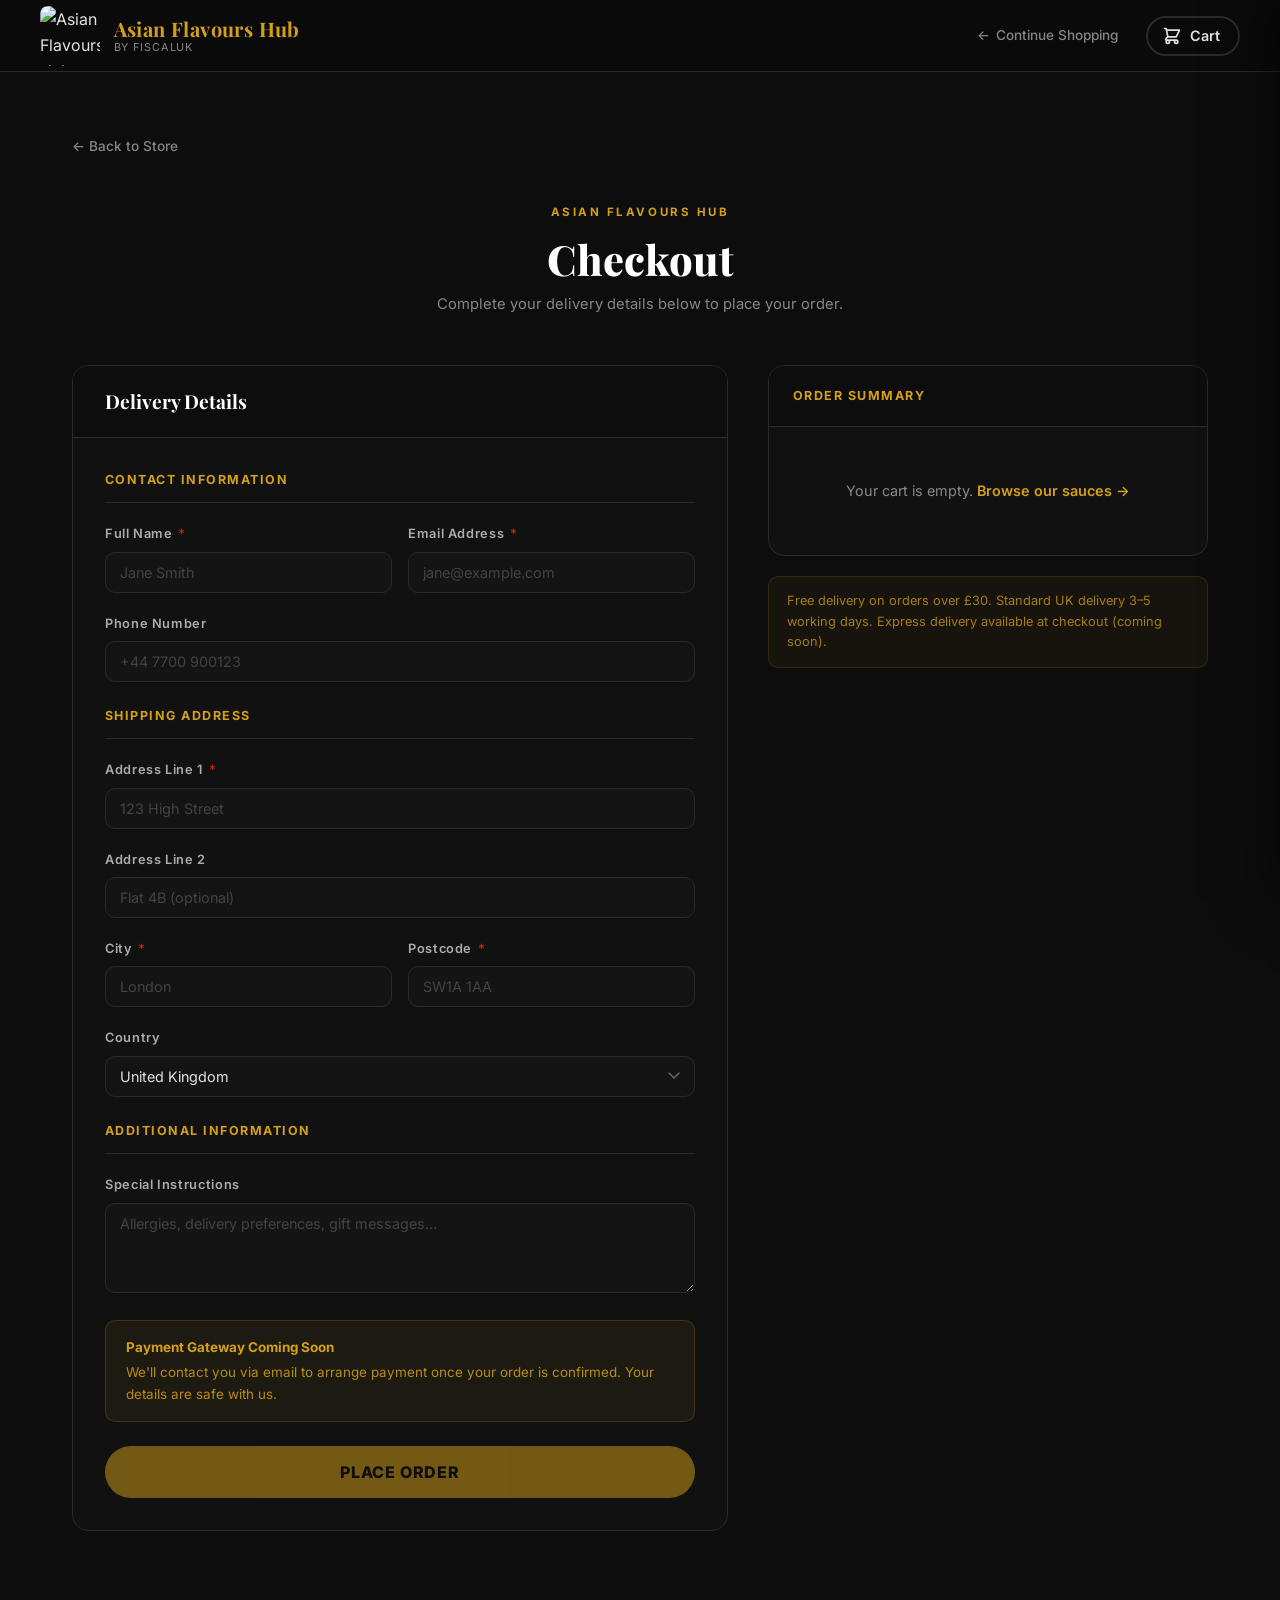
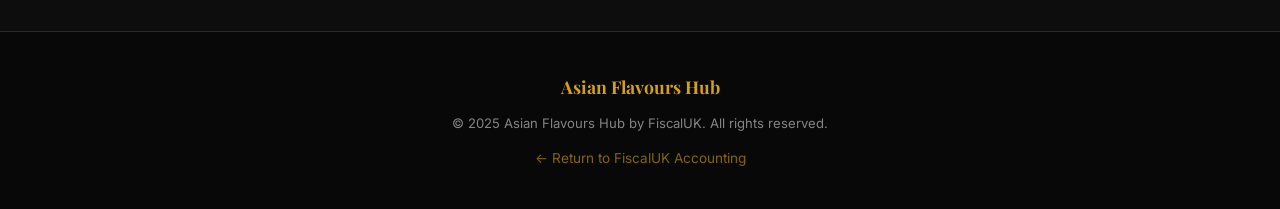
==== checkout.html @ c010e04e "Initial commit" ====
<!DOCTYPE html>
<html lang="en">
<head>
  <meta charset="UTF-8" />
  <meta name="viewport" content="width=device-width, initial-scale=1.0" />
  <meta name="description" content="Asian Flavours Hub — Checkout. Review your cart and place your order." />
  <title>Checkout — Asian Flavours Hub</title>
  <link rel="stylesheet" href="css/store.css" />
  <style>
    /* ============================================================
       CHECKOUT PAGE SPECIFIC STYLES
       ============================================================ */
    body {
      background: var(--dark);
    }

    .checkout-page {
      min-height: calc(100vh - 72px - 100px);
      padding: 60px 0 100px;
    }

    .checkout-page__header {
      text-align: center;
      margin-bottom: 3rem;
    }

    .checkout-page__eyebrow {
      display: inline-block;
      font-size: 0.72rem;
      font-weight: 700;
      letter-spacing: 0.22em;
      text-transform: uppercase;
      color: var(--gold);
      margin-bottom: 0.75rem;
    }

    .checkout-page__title {
      font-family: var(--font-heading);
      font-size: clamp(1.8rem, 4vw, 2.6rem);
      font-weight: 800;
      color: var(--white);
      margin-bottom: 0.5rem;
    }

    .checkout-page__sub {
      font-size: 0.92rem;
      color: var(--text-muted);
    }

    .checkout-layout {
      display: grid;
      grid-template-columns: 1fr 440px;
      gap: 2.5rem;
      align-items: flex-start;
    }

    /* Left column: delivery form */
    .checkout-form-col {
      background: #111111;
      border: 1px solid var(--dark-border);
      border-radius: var(--radius-lg);
      overflow: hidden;
    }

    .checkout-form-col__header {
      padding: 1.5rem 2rem;
      background: #0d0d0d;
      border-bottom: 1px solid var(--dark-border);
    }

    .checkout-form-col__header h2 {
      font-family: var(--font-heading);
      font-size: 1.2rem;
      font-weight: 700;
      color: var(--white);
    }

    .checkout-form-col__body {
      padding: 2rem;
    }

    /* Right column: order summary */
    .checkout-summary-col {
      position: sticky;
      top: 90px;
    }

    .checkout-summary-box {
      background: #111111;
      border: 1px solid var(--dark-border);
      border-radius: var(--radius-lg);
      overflow: hidden;
      margin-bottom: 1.25rem;
    }

    .checkout-summary-box__header {
      padding: 1.25rem 1.5rem;
      background: #0d0d0d;
      border-bottom: 1px solid var(--dark-border);
      font-size: 0.78rem;
      font-weight: 700;
      letter-spacing: 0.12em;
      text-transform: uppercase;
      color: var(--gold);
    }

    .checkout-summary-box__body {
      padding: 1.25rem 1.5rem;
    }

    .checkout-summary-empty {
      text-align: center;
      padding: 2rem 1rem;
      color: var(--text-muted);
      font-size: 0.9rem;
    }

    .checkout-summary-empty a {
      color: var(--gold);
      font-weight: 600;
    }

    .checkout-summary-empty a:hover {
      text-decoration: underline;
    }

    .checkout-back-link {
      display: inline-flex;
      align-items: center;
      gap: 0.4rem;
      color: var(--text-muted);
      font-size: 0.85rem;
      font-weight: 500;
      transition: color var(--transition);
      margin-bottom: 2.5rem;
    }

    .checkout-back-link:hover {
      color: var(--gold);
    }

    .checkout-totals {
      border-top: 1px solid var(--dark-border);
      padding-top: 1rem;
      margin-top: 0.5rem;
    }

    .checkout-totals__row {
      display: flex;
      justify-content: space-between;
      align-items: center;
      font-size: 0.88rem;
      margin-bottom: 0.55rem;
      color: var(--text-muted);
    }

    .checkout-totals__row.total {
      font-size: 1rem;
      font-weight: 700;
      color: var(--white);
      margin-top: 0.5rem;
      padding-top: 0.75rem;
      border-top: 1px solid var(--dark-border);
      margin-bottom: 0;
    }

    .checkout-totals__row.total .amount {
      font-family: var(--font-heading);
      font-size: 1.4rem;
      color: var(--gold);
    }

    .checkout-delivery-note {
      background: rgba(212,160,23,0.05);
      border: 1px solid rgba(212,160,23,0.15);
      border-radius: var(--radius);
      padding: 0.9rem 1.1rem;
      font-size: 0.8rem;
      color: rgba(212,160,23,0.75);
      line-height: 1.6;
      margin-top: 1rem;
    }

    /* Order Success Page State */
    .checkout-success {
      display: none;
      text-align: center;
      padding: 5rem 2rem;
    }

    .checkout-success.active {
      display: block;
    }

    .checkout-success__icon {
      width: 90px;
      height: 90px;
      background: rgba(42,122,42,0.12);
      border: 2px solid #2a7a2a;
      border-radius: 50%;
      display: flex;
      align-items: center;
      justify-content: center;
      margin: 0 auto 2rem;
      font-size: 2.5rem;
    }

    .checkout-success__title {
      font-family: var(--font-heading);
      font-size: 2.2rem;
      font-weight: 800;
      color: var(--white);
      margin-bottom: 1rem;
    }

    .checkout-success__msg {
      font-size: 1rem;
      color: var(--text-muted);
      line-height: 1.75;
      max-width: 480px;
      margin: 0 auto 2.5rem;
    }

    .checkout-success__actions {
      display: flex;
      gap: 1rem;
      justify-content: center;
      flex-wrap: wrap;
    }

    .btn-ghost {
      background: none;
      border: 2px solid var(--dark-border);
      color: var(--text-muted);
      border-radius: 50px;
      padding: 12px 28px;
      font-size: 0.9rem;
      font-weight: 600;
      cursor: pointer;
      text-decoration: none;
      display: inline-block;
      transition: all var(--transition);
    }

    .btn-ghost:hover {
      border-color: var(--gold);
      color: var(--gold);
    }

    .btn-gold {
      background: var(--gold);
      color: #0d0d0d;
      border: 2px solid var(--gold);
      border-radius: 50px;
      padding: 12px 28px;
      font-size: 0.9rem;
      font-weight: 700;
      cursor: pointer;
      text-decoration: none;
      display: inline-block;
      transition: all var(--transition);
    }

    .btn-gold:hover {
      background: var(--gold-hover);
      border-color: var(--gold-hover);
      color: #0d0d0d;
    }

    @media (max-width: 900px) {
      .checkout-layout {
        grid-template-columns: 1fr;
      }
      .checkout-summary-col {
        position: static;
        order: -1;
      }
    }

    @media (max-width: 480px) {
      .checkout-page {
        padding: 40px 0 70px;
      }
      .checkout-form-col__body {
        padding: 1.5rem;
      }
    }
  </style>
</head>
<body>

  <!-- ============================================================
       STORE NAVBAR
       ============================================================ -->
  <header class="store-nav" id="store-nav">
    <a href="store.html" class="store-nav__brand" aria-label="Asian Flavours Hub">
      <img
        src="Food_logo.jpeg"
        alt="Asian Flavours Hub logo"
        class="store-nav__logo"
        width="60"
        height="60"
      />
      <div class="store-nav__name">
        Asian Flavours Hub
        <small>by FiscalUK</small>
      </div>
    </a>

    <div class="store-nav__right">
      <a href="store.html" class="back-link" aria-label="Continue shopping">
        ← <span>Continue Shopping</span>
      </a>
      <button class="cart-btn" data-open-cart aria-label="View cart" aria-haspopup="dialog">
        <svg xmlns="http://www.w3.org/2000/svg" fill="none" viewBox="0 0 24 24" stroke="currentColor" stroke-width="2">
          <path stroke-linecap="round" stroke-linejoin="round" d="M3 3h2l.4 2M7 13h10l4-8H5.4M7 13L5.4 5M7 13l-2.293 2.293c-.63.63-.184 1.707.707 1.707H17m0 0a2 2 0 100 4 2 2 0 000-4zm-8 2a2 2 0 11-4 0 2 2 0 014 0z" />
        </svg>
        Cart
        <span class="cart-badge" id="cart-badge-nav" aria-live="polite">0</span>
      </button>
    </div>
  </header>

  <!-- ============================================================
       CART OVERLAY + DRAWER (for header cart button)
       ============================================================ -->
  <div class="cart-overlay" id="cart-overlay" aria-hidden="true"></div>

  <aside class="cart-drawer" id="cart-drawer" role="dialog" aria-modal="true" aria-label="Shopping cart">
    <div class="cart-drawer__header">
      <div class="cart-drawer__title">
        <svg xmlns="http://www.w3.org/2000/svg" fill="none" viewBox="0 0 24 24" stroke="currentColor" stroke-width="2">
          <path stroke-linecap="round" stroke-linejoin="round" d="M3 3h2l.4 2M7 13h10l4-8H5.4M7 13L5.4 5M7 13l-2.293 2.293c-.63.63-.184 1.707.707 1.707H17m0 0a2 2 0 100 4 2 2 0 000-4zm-8 2a2 2 0 11-4 0 2 2 0 014 0z" />
        </svg>
        Your Cart
      </div>
      <button class="cart-close" id="cart-close" aria-label="Close cart">✕</button>
    </div>
    <div class="cart-drawer__body" id="cart-body"></div>
    <div class="cart-drawer__footer">
      <div class="cart-subtotal">
        <span class="cart-subtotal__label">Subtotal</span>
        <span class="cart-subtotal__value" id="cart-subtotal">£0.00</span>
      </div>
      <p class="cart-note">Shipping calculated at checkout.</p>
      <button class="btn-checkout" id="btn-checkout" disabled>Proceed to Checkout →</button>
    </div>
  </aside>

  <main>

    <section class="checkout-page">
      <div class="container">

        <!-- Success State -->
        <div class="checkout-success" id="checkout-page-success">
          <div class="checkout-success__icon">✓</div>
          <h1 class="checkout-success__title">Order Placed!</h1>
          <p class="checkout-success__msg">
            Thank you! Your order has been received. We'll be in touch shortly at the email address you provided to confirm your order and arrange payment.
          </p>
          <div class="checkout-success__actions">
            <a href="store.html" class="btn-gold">Continue Shopping</a>
            <a href="index.html" class="btn-ghost">Return to FiscalUK</a>
          </div>
        </div>

        <!-- Checkout Form State -->
        <div id="checkout-page-content">
          <a href="store.html" class="checkout-back-link">← Back to Store</a>

          <div class="checkout-page__header">
            <div class="checkout-page__eyebrow">Asian Flavours Hub</div>
            <h1 class="checkout-page__title">Checkout</h1>
            <p class="checkout-page__sub">Complete your delivery details below to place your order.</p>
          </div>

          <div class="checkout-layout">

            <!-- LEFT: Delivery form -->
            <div class="checkout-form-col">
              <div class="checkout-form-col__header">
                <h2>Delivery Details</h2>
              </div>
              <div class="checkout-form-col__body">
                <form id="checkout-form" novalidate>

                  <div class="checkout-form__section-title">Contact Information</div>

                  <div class="form-row">
                    <div class="form-group">
                      <label for="cf-name">Full Name <span class="required">*</span></label>
                      <input type="text" id="cf-name" name="name" placeholder="Jane Smith" autocomplete="name" />
                    </div>
                    <div class="form-group">
                      <label for="cf-email">Email Address <span class="required">*</span></label>
                      <input type="email" id="cf-email" name="email" placeholder="jane@example.com" autocomplete="email" />
                    </div>
                  </div>

                  <div class="form-group">
                    <label for="cf-phone">Phone Number</label>
                    <input type="tel" id="cf-phone" name="phone" placeholder="+44 7700 900123" autocomplete="tel" />
                  </div>

                  <div class="checkout-form__section-title" style="margin-top: 1.5rem;">Shipping Address</div>

                  <div class="form-group">
                    <label for="cf-address1">Address Line 1 <span class="required">*</span></label>
                    <input type="text" id="cf-address1" name="address1" placeholder="123 High Street" autocomplete="address-line1" />
                  </div>

                  <div class="form-group">
                    <label for="cf-address2">Address Line 2</label>
                    <input type="text" id="cf-address2" name="address2" placeholder="Flat 4B (optional)" autocomplete="address-line2" />
                  </div>

                  <div class="form-row">
                    <div class="form-group">
                      <label for="cf-city">City <span class="required">*</span></label>
                      <input type="text" id="cf-city" name="city" placeholder="London" autocomplete="address-level2" />
                    </div>
                    <div class="form-group">
                      <label for="cf-postcode">Postcode <span class="required">*</span></label>
                      <input type="text" id="cf-postcode" name="postcode" placeholder="SW1A 1AA" autocomplete="postal-code" />
                    </div>
                  </div>

                  <div class="form-group">
                    <label for="cf-country">Country</label>
                    <select id="cf-country" name="country" autocomplete="country">
                      <option value="GB" selected>United Kingdom</option>
                      <option value="IE">Ireland</option>
                      <option value="FR">France</option>
                      <option value="DE">Germany</option>
                      <option value="ES">Spain</option>
                      <option value="IT">Italy</option>
                      <option value="NL">Netherlands</option>
                      <option value="BE">Belgium</option>
                      <option value="SE">Sweden</option>
                      <option value="NO">Norway</option>
                      <option value="AU">Australia</option>
                      <option value="CA">Canada</option>
                      <option value="US">United States</option>
                    </select>
                  </div>

                  <div class="checkout-form__section-title" style="margin-top: 1.5rem;">Additional Information</div>

                  <div class="form-group">
                    <label for="cf-notes">Special Instructions</label>
                    <textarea id="cf-notes" name="notes" placeholder="Allergies, delivery preferences, gift messages…"></textarea>
                  </div>

                  <div class="payment-note">
                    <strong>Payment Gateway Coming Soon</strong>
                    We'll contact you via email to arrange payment once your order is confirmed. Your details are safe with us.
                  </div>

                  <button type="button" class="btn-place-order" id="btn-place-order">
                    Place Order
                  </button>

                </form>
              </div>
            </div>

            <!-- RIGHT: Order summary -->
            <div class="checkout-summary-col">
              <div class="checkout-summary-box">
                <div class="checkout-summary-box__header">Order Summary</div>
                <div class="checkout-summary-box__body" id="page-order-summary">
                  <div class="checkout-summary-empty">
                    Your cart is empty. <a href="store.html">Browse our sauces →</a>
                  </div>
                </div>
              </div>

              <div class="checkout-delivery-note">
                Free delivery on orders over £30. Standard UK delivery 3–5 working days. Express delivery available at checkout (coming soon).
              </div>
            </div>

          </div>
        </div>

      </div>
    </section>

  </main>

  <!-- ============================================================
       STORE FOOTER
       ============================================================ -->
  <footer class="store-footer">
    <div class="store-footer__inner">
      <div class="store-footer__brand">Asian Flavours Hub</div>
      <p class="store-footer__copy">&copy; 2025 Asian Flavours Hub by FiscalUK. All rights reserved.</p>
      <a href="index.html" class="store-footer__link">← Return to FiscalUK Accounting</a>
    </div>
  </footer>

  <script src="js/cart.js"></script>

  <script>
    /**
     * Render the order summary on the checkout page itself (not in modal).
     * This replaces cart.js's renderOrderSummary which targets modal IDs.
     */
    function renderPageOrderSummary() {
      var cart = getCart();
      var container = document.getElementById('page-order-summary');
      if (!container) return;

      if (cart.length === 0) {
        container.innerHTML = '<div class="checkout-summary-empty">Your cart is empty. <a href="store.html">Browse our sauces →</a></div>';
        var btn = document.getElementById('btn-place-order');
        if (btn) {
          btn.disabled = true;
          btn.style.opacity = '0.5';
          btn.style.cursor = 'not-allowed';
        }
        return;
      }

      var total = getCartTotal();
      var itemsHtml = cart.map(function (item) {
        return '<div class="order-summary__item">' +
          '<span class="order-summary__item-name">' + escapeHtml(item.name) + '</span>' +
          '<span class="order-summary__item-qty">&times; ' + item.qty + '</span>' +
          '<span class="order-summary__item-price">&pound;' + (item.price * item.qty).toFixed(2) + '</span>' +
          '</div>';
      }).join('');

      var shipping = total >= 30 ? 'Free' : '£3.99';
      var shippingVal = total >= 30 ? 0 : 3.99;
      var grandTotal = total + shippingVal;

      container.innerHTML =
        '<div class="order-summary__items">' + itemsHtml + '</div>' +
        '<div class="checkout-totals">' +
          '<div class="checkout-totals__row"><span>Subtotal</span><span>&pound;' + total.toFixed(2) + '</span></div>' +
          '<div class="checkout-totals__row"><span>Delivery</span><span>' + shipping + '</span></div>' +
          '<div class="checkout-totals__row total"><span>Total</span><span class="amount">&pound;' + grandTotal.toFixed(2) + '</span></div>' +
        '</div>';
    }

    /* Override placeOrder for the checkout page (no modal, uses page state) */
    function placeOrder() {
      var required = [
        { id: 'cf-name' },
        { id: 'cf-email' },
        { id: 'cf-address1' },
        { id: 'cf-city' },
        { id: 'cf-postcode' }
      ];

      var valid = true;
      required.forEach(function (field) {
        var el = document.getElementById(field.id);
        if (!el) return;
        if (!el.value.trim()) {
          el.classList.add('error');
          valid = false;
        } else {
          el.classList.remove('error');
        }
      });

      var emailEl = document.getElementById('cf-email');
      if (emailEl && emailEl.value.trim()) {
        var emailRegex = /^[^\s@]+@[^\s@]+\.[^\s@]+$/;
        if (!emailRegex.test(emailEl.value.trim())) {
          emailEl.classList.add('error');
          valid = false;
        }
      }

      if (!valid) {
        var firstErr = document.querySelector('#checkout-form .error');
        if (firstErr) firstErr.scrollIntoView({ behavior: 'smooth', block: 'center' });
        return;
      }

      clearCart();

      var content = document.getElementById('checkout-page-content');
      var success = document.getElementById('checkout-page-success');
      if (content) content.style.display = 'none';
      if (success) {
        success.classList.add('active');
        window.scrollTo({ top: 0, behavior: 'smooth' });
      }
    }

    /* Remove error class on input */
    document.querySelectorAll('.form-group input, .form-group textarea').forEach(function (el) {
      el.addEventListener('input', function () { el.classList.remove('error'); });
    });

    /* Sticky nav shadow */
    (function () {
      var nav = document.getElementById('store-nav');
      window.addEventListener('scroll', function () {
        nav.classList.toggle('scrolled', window.scrollY > 20);
      }, { passive: true });
    })();

    /* Wire Place Order button */
    document.addEventListener('DOMContentLoaded', function () {
      renderPageOrderSummary();

      /* Re-render summary when cart changes (user opens drawer and modifies) */
      var origRender = window.renderCart;
      window.renderCart = function () {
        if (typeof origRender === 'function') origRender();
        renderPageOrderSummary();
      };
    });
  </script>

</body>
</html>
---- css/store.css ----
@import url('https://fonts.googleapis.com/css2?family=Playfair+Display:wght@400;600;700;800&family=Inter:wght@300;400;500;600;700&display=swap');

/* ============================================================
   STORE CSS VARIABLES
   ============================================================ */
:root {
  --dark: #0d0d0d;
  --dark-card: #181818;
  --dark-card-hover: #202020;
  --dark-border: #2a2a2a;
  --dark-input: #141414;
  --gold: #d4a017;
  --gold-hover: #bc8c10;
  --gold-light: #f0c040;
  --red: #cc2200;
  --red-hover: #aa1c00;
  --white: #ffffff;
  --off-white: #f0ede8;
  --text-light: rgba(255,255,255,0.88);
  --text-muted: rgba(255,255,255,0.50);

  --font-heading: 'Playfair Display', Georgia, serif;
  --font-body: 'Inter', Arial, sans-serif;

  --transition: 0.28s ease;
  --radius: 10px;
  --radius-lg: 16px;

  --drawer-width: 420px;
}

/* ============================================================
   RESET & BASE
   ============================================================ */
*, *::before, *::after {
  box-sizing: border-box;
  margin: 0;
  padding: 0;
}

html {
  scroll-behavior: smooth;
  font-size: 16px;
}

body {
  font-family: var(--font-body);
  background: var(--dark);
  color: var(--text-light);
  line-height: 1.65;
  -webkit-font-smoothing: antialiased;
}

img {
  max-width: 100%;
  display: block;
}

a {
  color: inherit;
  text-decoration: none;
  transition: color var(--transition);
}

ul {
  list-style: none;
}

input, textarea, button, select {
  font-family: inherit;
  font-size: inherit;
}

/* ============================================================
   TYPOGRAPHY
   ============================================================ */
h1, h2, h3, h4, h5, h6 {
  font-family: var(--font-heading);
  line-height: 1.2;
}

/* ============================================================
   LAYOUT UTILITIES
   ============================================================ */
.container {
  max-width: 1200px;
  margin: 0 auto;
  padding: 0 2rem;
}

/* ============================================================
   STORE NAVBAR
   ============================================================ */
.store-nav {
  position: sticky;
  top: 0;
  z-index: 900;
  background: #0a0a0a;
  border-bottom: 1px solid var(--dark-border);
  height: 72px;
  display: flex;
  align-items: center;
  justify-content: space-between;
  padding: 0 2.5rem;
  transition: box-shadow var(--transition);
}

.store-nav.scrolled {
  box-shadow: 0 4px 24px rgba(0,0,0,0.6);
}

.store-nav__brand {
  display: flex;
  align-items: center;
  gap: 0.85rem;
}

.store-nav__logo {
  height: 60px;
  width: auto;
  border-radius: 8px;
  object-fit: contain;
}

.store-nav__name {
  font-family: var(--font-heading);
  font-size: 1.25rem;
  font-weight: 700;
  color: var(--gold);
  letter-spacing: 0.02em;
  line-height: 1.2;
}

.store-nav__name small {
  display: block;
  font-family: var(--font-body);
  font-size: 0.68rem;
  font-weight: 400;
  color: var(--text-muted);
  letter-spacing: 0.08em;
  text-transform: uppercase;
}

.store-nav__right {
  display: flex;
  align-items: center;
  gap: 1.75rem;
}

.back-link {
  font-size: 0.85rem;
  font-weight: 500;
  color: var(--text-muted);
  transition: color var(--transition);
  display: flex;
  align-items: center;
  gap: 0.4rem;
}

.back-link:hover {
  color: var(--gold);
}

.cart-btn {
  position: relative;
  background: none;
  border: 2px solid var(--dark-border);
  border-radius: 50px;
  padding: 8px 18px 8px 14px;
  color: var(--text-light);
  cursor: pointer;
  display: flex;
  align-items: center;
  gap: 0.5rem;
  font-size: 0.9rem;
  font-weight: 600;
  transition: border-color var(--transition), color var(--transition), background var(--transition);
}

.cart-btn:hover {
  border-color: var(--gold);
  color: var(--gold);
  background: rgba(212,160,23,0.06);
}

.cart-btn svg {
  width: 20px;
  height: 20px;
}

.cart-badge {
  position: absolute;
  top: -8px;
  right: -8px;
  background: var(--red);
  color: var(--white);
  font-size: 0.68rem;
  font-weight: 800;
  width: 20px;
  height: 20px;
  border-radius: 50%;
  display: flex;
  align-items: center;
  justify-content: center;
  border: 2px solid #0a0a0a;
  transition: transform 0.2s ease;
}

.cart-badge.bump {
  transform: scale(1.35);
}

/* ============================================================
   STORE HERO
   ============================================================ */
.store-hero {
  padding: 100px 0 80px;
  text-align: center;
  position: relative;
  overflow: hidden;
  background: var(--dark);
}

.store-hero::before {
  content: '';
  position: absolute;
  inset: 0;
  background: linear-gradient(135deg, #0d0d0d 0%, #1a0a00 40%, #0d0d0d 70%, #00050d 100%);
  z-index: 0;
}

.store-hero::after {
  content: '';
  position: absolute;
  inset: 0;
  background: radial-gradient(ellipse at 50% 60%, rgba(212,160,23,0.10) 0%, transparent 65%),
              radial-gradient(ellipse at 80% 20%, rgba(204,34,0,0.08) 0%, transparent 45%);
  z-index: 1;
  pointer-events: none;
}

.store-hero__inner {
  position: relative;
  z-index: 2;
}

.store-hero__eyebrow {
  display: inline-block;
  font-size: 0.72rem;
  font-weight: 700;
  letter-spacing: 0.25em;
  text-transform: uppercase;
  color: var(--red);
  background: rgba(204,34,0,0.1);
  border: 1px solid rgba(204,34,0,0.3);
  padding: 6px 18px;
  border-radius: 50px;
  margin-bottom: 1.5rem;
}

.store-hero__title {
  font-family: var(--font-heading);
  font-size: clamp(2.8rem, 7vw, 5.5rem);
  font-weight: 800;
  color: var(--white);
  margin-bottom: 1.2rem;
  line-height: 1.05;
}

.store-hero__title .accent {
  color: var(--gold);
}

.store-hero__title .accent-red {
  color: var(--red);
}

.store-hero__sub {
  font-size: 1.1rem;
  color: var(--text-muted);
  max-width: 520px;
  margin: 0 auto 2.5rem;
  line-height: 1.75;
}

.store-hero__scroll {
  display: inline-block;
  width: 40px;
  height: 40px;
  border: 2px solid var(--dark-border);
  border-radius: 50%;
  display: flex;
  align-items: center;
  justify-content: center;
  margin: 0 auto;
  color: var(--text-muted);
  animation: bounce 2s infinite;
}

@keyframes bounce {
  0%, 100% { transform: translateY(0); }
  50% { transform: translateY(6px); }
}

/* ============================================================
   PRODUCTS SECTION
   ============================================================ */
.products {
  padding: 80px 0 100px;
  background: var(--dark);
}

.products__header {
  text-align: center;
  margin-bottom: 3.5rem;
}

.products__eyebrow {
  display: inline-block;
  font-size: 0.75rem;
  font-weight: 700;
  letter-spacing: 0.2em;
  text-transform: uppercase;
  color: var(--gold);
  margin-bottom: 0.75rem;
}

.products__title {
  font-family: var(--font-heading);
  font-size: clamp(1.8rem, 4vw, 2.6rem);
  font-weight: 800;
  color: var(--white);
  margin-bottom: 0.8rem;
}

.products__sub {
  font-size: 0.95rem;
  color: var(--text-muted);
}

.products__grid {
  display: grid;
  grid-template-columns: repeat(3, 1fr);
  gap: 1.75rem;
}

/* ============================================================
   PRODUCT CARD
   ============================================================ */
.product-card {
  background: var(--dark-card);
  border: 1px solid var(--dark-border);
  border-radius: var(--radius-lg);
  overflow: hidden;
  display: flex;
  flex-direction: column;
  transition: transform var(--transition), border-color var(--transition), box-shadow var(--transition);
}

.product-card:hover {
  transform: translateY(-5px);
  border-color: var(--gold);
  box-shadow: 0 12px 40px rgba(212,160,23,0.15);
}

.product-card__image {
  height: 200px;
  width: 100%;
  position: relative;
  overflow: hidden;
  flex-shrink: 0;
}

/* Gradient placeholder images */
.product-card__image.sauce-1 {
  background: linear-gradient(135deg, #8b0000 0%, #cc2200 35%, #ff5500 65%, #ff8c00 100%);
}

.product-card__image.sauce-2 {
  background: linear-gradient(135deg, #7a5200 0%, #c9860a 40%, #d4a017 65%, #f0c040 100%);
}

.product-card__image.sauce-3 {
  background: linear-gradient(135deg, #2b1200 0%, #5c2a00 30%, #7a3d00 60%, #a05020 100%);
}

.product-card__image.sauce-4 {
  background: linear-gradient(135deg, #3d0000 0%, #6b0000 30%, #9a0a0a 60%, #c41010 100%);
}

.product-card__image.sauce-5 {
  background: linear-gradient(135deg, #1a3d20 0%, #2d6b30 30%, #5a9a50 60%, #c8e6b0 100%);
}

.product-card__image-overlay {
  position: absolute;
  inset: 0;
  background: linear-gradient(to top, rgba(0,0,0,0.4) 0%, transparent 50%);
}

.product-card__badge {
  position: absolute;
  top: 12px;
  right: 12px;
  background: var(--red);
  color: var(--white);
  font-size: 0.7rem;
  font-weight: 800;
  letter-spacing: 0.08em;
  text-transform: uppercase;
  padding: 4px 10px;
  border-radius: 50px;
}

.product-card__body {
  padding: 1.5rem;
  flex: 1;
  display: flex;
  flex-direction: column;
}

.product-card__name {
  font-family: var(--font-heading);
  font-size: 1.15rem;
  font-weight: 700;
  color: var(--gold);
  margin-bottom: 0.4rem;
  line-height: 1.3;
}

.product-card__price {
  font-size: 1.3rem;
  font-weight: 800;
  color: var(--red);
  margin-bottom: 0.75rem;
}

.product-card__desc {
  font-size: 0.87rem;
  color: var(--text-muted);
  line-height: 1.65;
  flex: 1;
  margin-bottom: 1.25rem;
}

/* Quantity Selector */
.qty-selector {
  display: flex;
  align-items: center;
  gap: 0.6rem;
  margin-bottom: 1rem;
}

.qty-selector__label {
  font-size: 0.8rem;
  font-weight: 600;
  color: var(--text-muted);
  letter-spacing: 0.05em;
}

.qty-controls {
  display: flex;
  align-items: center;
  border: 1px solid var(--dark-border);
  border-radius: 50px;
  overflow: hidden;
}

.qty-btn {
  background: none;
  border: none;
  color: var(--text-light);
  width: 34px;
  height: 34px;
  display: flex;
  align-items: center;
  justify-content: center;
  cursor: pointer;
  font-size: 1.1rem;
  font-weight: 700;
  transition: background var(--transition), color var(--transition);
}

.qty-btn:hover {
  background: rgba(212,160,23,0.1);
  color: var(--gold);
}

.qty-value {
  min-width: 36px;
  text-align: center;
  font-size: 0.95rem;
  font-weight: 700;
  color: var(--white);
  border-left: 1px solid var(--dark-border);
  border-right: 1px solid var(--dark-border);
  padding: 0 4px;
  line-height: 34px;
}

.btn-add-cart {
  width: 100%;
  background: var(--gold);
  color: #0d0d0d;
  border: none;
  border-radius: 50px;
  padding: 12px 20px;
  font-size: 0.9rem;
  font-weight: 700;
  letter-spacing: 0.04em;
  cursor: pointer;
  transition: background var(--transition), transform var(--transition), box-shadow var(--transition);
  display: flex;
  align-items: center;
  justify-content: center;
  gap: 0.5rem;
}

.btn-add-cart:hover {
  background: var(--gold-hover);
  transform: translateY(-2px);
  box-shadow: 0 6px 20px rgba(212,160,23,0.3);
}

.btn-add-cart.added {
  background: #2a7a2a;
  color: var(--white);
}

/* ============================================================
   CART DRAWER
   ============================================================ */
.cart-overlay {
  position: fixed;
  inset: 0;
  background: rgba(0,0,0,0.65);
  z-index: 1000;
  opacity: 0;
  pointer-events: none;
  transition: opacity var(--transition);
  backdrop-filter: blur(3px);
}

.cart-overlay.active {
  opacity: 1;
  pointer-events: all;
}

.cart-drawer {
  position: fixed;
  top: 0;
  right: 0;
  bottom: 0;
  width: var(--drawer-width);
  max-width: 100vw;
  background: #111111;
  border-left: 1px solid var(--dark-border);
  z-index: 1001;
  display: flex;
  flex-direction: column;
  transform: translateX(100%);
  transition: transform 0.35s cubic-bezier(0.4, 0, 0.2, 1);
  box-shadow: -12px 0 48px rgba(0,0,0,0.5);
}

.cart-drawer.open {
  transform: translateX(0);
}

.cart-drawer__header {
  display: flex;
  align-items: center;
  justify-content: space-between;
  padding: 1.5rem 1.75rem;
  border-bottom: 1px solid var(--dark-border);
  flex-shrink: 0;
}

.cart-drawer__title {
  font-family: var(--font-heading);
  font-size: 1.3rem;
  font-weight: 700;
  color: var(--white);
  display: flex;
  align-items: center;
  gap: 0.6rem;
}

.cart-drawer__title svg {
  color: var(--gold);
  width: 22px;
  height: 22px;
}

.cart-close {
  background: none;
  border: 1px solid var(--dark-border);
  color: var(--text-muted);
  width: 36px;
  height: 36px;
  border-radius: 50%;
  cursor: pointer;
  font-size: 1.2rem;
  display: flex;
  align-items: center;
  justify-content: center;
  transition: background var(--transition), color var(--transition), border-color var(--transition);
}

.cart-close:hover {
  background: rgba(255,255,255,0.06);
  color: var(--white);
  border-color: rgba(255,255,255,0.2);
}

.cart-drawer__body {
  flex: 1;
  overflow-y: auto;
  padding: 1.5rem 1.75rem;
}

.cart-drawer__body::-webkit-scrollbar {
  width: 4px;
}

.cart-drawer__body::-webkit-scrollbar-track {
  background: transparent;
}

.cart-drawer__body::-webkit-scrollbar-thumb {
  background: var(--dark-border);
  border-radius: 4px;
}

.cart-empty {
  text-align: center;
  padding: 3rem 1rem;
}

.cart-empty__icon {
  font-size: 3.5rem;
  margin-bottom: 1rem;
  opacity: 0.4;
}

.cart-empty p {
  color: var(--text-muted);
  font-size: 0.95rem;
}

.cart-item {
  display: flex;
  align-items: flex-start;
  gap: 1rem;
  padding: 1.1rem 0;
  border-bottom: 1px solid var(--dark-border);
}

.cart-item:last-child {
  border-bottom: none;
}

.cart-item__color {
  width: 44px;
  height: 44px;
  border-radius: 8px;
  flex-shrink: 0;
}

.cart-item__details {
  flex: 1;
  min-width: 0;
}

.cart-item__name {
  font-size: 0.88rem;
  font-weight: 600;
  color: var(--white);
  margin-bottom: 0.25rem;
  white-space: nowrap;
  overflow: hidden;
  text-overflow: ellipsis;
}

.cart-item__price {
  font-size: 0.82rem;
  color: var(--text-muted);
}

.cart-item__price strong {
  color: var(--gold);
  font-weight: 700;
}

.cart-item__controls {
  display: flex;
  align-items: center;
  gap: 0.4rem;
  margin-top: 0.5rem;
}

.cart-item__qty-btn {
  width: 26px;
  height: 26px;
  background: var(--dark-border);
  border: none;
  border-radius: 50%;
  color: var(--text-light);
  font-size: 1rem;
  font-weight: 700;
  cursor: pointer;
  display: flex;
  align-items: center;
  justify-content: center;
  transition: background var(--transition);
}

.cart-item__qty-btn:hover {
  background: rgba(212,160,23,0.2);
  color: var(--gold);
}

.cart-item__qty {
  font-size: 0.88rem;
  font-weight: 700;
  color: var(--white);
  min-width: 24px;
  text-align: center;
}

.cart-item__remove {
  background: none;
  border: none;
  color: var(--text-muted);
  cursor: pointer;
  font-size: 1rem;
  padding: 4px;
  border-radius: 4px;
  transition: color var(--transition);
  flex-shrink: 0;
}

.cart-item__remove:hover {
  color: var(--red);
}

.cart-drawer__footer {
  border-top: 1px solid var(--dark-border);
  padding: 1.5rem 1.75rem;
  flex-shrink: 0;
}

.cart-subtotal {
  display: flex;
  justify-content: space-between;
  align-items: center;
  margin-bottom: 0.5rem;
}

.cart-subtotal__label {
  font-size: 0.85rem;
  color: var(--text-muted);
}

.cart-subtotal__value {
  font-size: 1.3rem;
  font-weight: 800;
  color: var(--gold);
  font-family: var(--font-heading);
}

.cart-note {
  font-size: 0.75rem;
  color: var(--text-muted);
  margin-bottom: 1.25rem;
}

.btn-checkout {
  width: 100%;
  background: var(--gold);
  color: #0d0d0d;
  border: none;
  border-radius: 50px;
  padding: 14px 24px;
  font-size: 0.95rem;
  font-weight: 700;
  cursor: pointer;
  transition: background var(--transition), transform var(--transition), box-shadow var(--transition);
  letter-spacing: 0.04em;
}

.btn-checkout:hover {
  background: var(--gold-hover);
  transform: translateY(-2px);
  box-shadow: 0 8px 24px rgba(212,160,23,0.35);
}

.btn-checkout:disabled {
  background: var(--dark-border);
  color: var(--text-muted);
  cursor: not-allowed;
  transform: none;
  box-shadow: none;
}

/* ============================================================
   CHECKOUT MODAL
   ============================================================ */
.modal-overlay {
  position: fixed;
  inset: 0;
  background: rgba(0,0,0,0.75);
  z-index: 1100;
  display: flex;
  align-items: flex-start;
  justify-content: center;
  padding: 2rem 1rem;
  opacity: 0;
  pointer-events: none;
  transition: opacity var(--transition);
  overflow-y: auto;
  backdrop-filter: blur(4px);
}

.modal-overlay.active {
  opacity: 1;
  pointer-events: all;
}

.modal {
  background: #111111;
  border: 1px solid var(--dark-border);
  border-radius: var(--radius-lg);
  width: 100%;
  max-width: 680px;
  transform: translateY(-20px) scale(0.98);
  transition: transform 0.35s cubic-bezier(0.34, 1.56, 0.64, 1);
  overflow: hidden;
  margin: auto;
}

.modal-overlay.active .modal {
  transform: translateY(0) scale(1);
}

.modal__header {
  display: flex;
  align-items: center;
  justify-content: space-between;
  padding: 1.75rem 2rem;
  border-bottom: 1px solid var(--dark-border);
  background: #0d0d0d;
}

.modal__title {
  font-family: var(--font-heading);
  font-size: 1.4rem;
  font-weight: 700;
  color: var(--white);
}

.modal-close {
  background: none;
  border: 1px solid var(--dark-border);
  color: var(--text-muted);
  width: 36px;
  height: 36px;
  border-radius: 50%;
  cursor: pointer;
  font-size: 1.1rem;
  display: flex;
  align-items: center;
  justify-content: center;
  transition: all var(--transition);
}

.modal-close:hover {
  background: rgba(255,255,255,0.06);
  color: var(--white);
  border-color: rgba(255,255,255,0.2);
}

.modal__body {
  padding: 2rem;
  max-height: 75vh;
  overflow-y: auto;
}

.modal__body::-webkit-scrollbar {
  width: 4px;
}

.modal__body::-webkit-scrollbar-thumb {
  background: var(--dark-border);
  border-radius: 4px;
}

/* Order Summary inside Modal */
.order-summary {
  background: var(--dark-card);
  border: 1px solid var(--dark-border);
  border-radius: var(--radius);
  padding: 1.25rem;
  margin-bottom: 2rem;
}

.order-summary__title {
  font-size: 0.78rem;
  font-weight: 700;
  letter-spacing: 0.12em;
  text-transform: uppercase;
  color: var(--gold);
  margin-bottom: 1rem;
}

.order-summary__items {
  display: flex;
  flex-direction: column;
  gap: 0.6rem;
  margin-bottom: 1rem;
}

.order-summary__item {
  display: flex;
  justify-content: space-between;
  align-items: center;
  font-size: 0.88rem;
}

.order-summary__item-name {
  color: var(--text-light);
  flex: 1;
  min-width: 0;
  overflow: hidden;
  text-overflow: ellipsis;
  white-space: nowrap;
  margin-right: 0.75rem;
}

.order-summary__item-qty {
  color: var(--text-muted);
  font-size: 0.8rem;
  margin-right: 0.75rem;
  white-space: nowrap;
}

.order-summary__item-price {
  font-weight: 700;
  color: var(--gold);
  white-space: nowrap;
}

.order-summary__divider {
  height: 1px;
  background: var(--dark-border);
  margin: 0.75rem 0;
}

.order-summary__total {
  display: flex;
  justify-content: space-between;
  align-items: center;
  font-weight: 700;
  font-size: 1rem;
}

.order-summary__total-label {
  color: var(--text-light);
}

.order-summary__total-value {
  font-family: var(--font-heading);
  font-size: 1.35rem;
  color: var(--gold);
}

/* Checkout Form */
.checkout-form__section-title {
  font-size: 0.78rem;
  font-weight: 700;
  letter-spacing: 0.12em;
  text-transform: uppercase;
  color: var(--gold);
  margin-bottom: 1.25rem;
  padding-bottom: 0.75rem;
  border-bottom: 1px solid var(--dark-border);
}

.form-row {
  display: grid;
  grid-template-columns: 1fr 1fr;
  gap: 1rem;
}

.form-group {
  margin-bottom: 1.25rem;
}

.form-group label {
  display: block;
  font-size: 0.8rem;
  font-weight: 600;
  color: rgba(255,255,255,0.65);
  margin-bottom: 0.45rem;
  letter-spacing: 0.05em;
}

.form-group label .required {
  color: var(--red);
  margin-left: 2px;
}

.form-group input,
.form-group textarea,
.form-group select {
  width: 100%;
  padding: 11px 14px;
  background: var(--dark-input);
  border: 1.5px solid var(--dark-border);
  border-radius: var(--radius);
  color: var(--text-light);
  font-size: 0.9rem;
  outline: none;
  transition: border-color var(--transition), box-shadow var(--transition);
}

.form-group input::placeholder,
.form-group textarea::placeholder {
  color: rgba(255,255,255,0.2);
}

.form-group input:focus,
.form-group textarea:focus,
.form-group select:focus {
  border-color: var(--gold);
  box-shadow: 0 0 0 3px rgba(212,160,23,0.12);
}

.form-group input.error,
.form-group textarea.error {
  border-color: var(--red);
  box-shadow: 0 0 0 3px rgba(204,34,0,0.12);
}

.form-group textarea {
  min-height: 90px;
  resize: vertical;
}

.form-group select {
  cursor: pointer;
  -webkit-appearance: none;
  appearance: none;
  background-image: url("data:image/svg+xml,%3Csvg xmlns='http://www.w3.org/2000/svg' width='12' height='8' viewBox='0 0 12 8'%3E%3Cpath d='M1 1l5 5 5-5' stroke='%23666' stroke-width='1.5' fill='none' stroke-linecap='round'/%3E%3C/svg%3E");
  background-repeat: no-repeat;
  background-position: right 14px center;
  padding-right: 36px;
}

.form-group select option {
  background: #1a1a1a;
  color: var(--text-light);
}

.payment-note {
  background: rgba(212,160,23,0.06);
  border: 1px solid rgba(212,160,23,0.2);
  border-radius: var(--radius);
  padding: 1rem 1.25rem;
  margin-bottom: 1.5rem;
  font-size: 0.84rem;
  color: rgba(212,160,23,0.85);
  line-height: 1.6;
}

.payment-note strong {
  color: var(--gold);
  display: block;
  margin-bottom: 0.25rem;
}

.btn-place-order {
  width: 100%;
  background: var(--gold);
  color: #0d0d0d;
  border: none;
  border-radius: 50px;
  padding: 16px 24px;
  font-size: 1rem;
  font-weight: 800;
  letter-spacing: 0.05em;
  cursor: pointer;
  transition: background var(--transition), transform var(--transition), box-shadow var(--transition);
  text-transform: uppercase;
}

.btn-place-order:hover {
  background: var(--gold-hover);
  transform: translateY(-2px);
  box-shadow: 0 8px 28px rgba(212,160,23,0.4);
}

/* Success Message */
.order-success {
  text-align: center;
  padding: 3rem 2rem;
  display: none;
}

.order-success.active {
  display: block;
}

.order-success__icon {
  width: 72px;
  height: 72px;
  background: rgba(42,122,42,0.15);
  border: 2px solid #2a7a2a;
  border-radius: 50%;
  display: flex;
  align-items: center;
  justify-content: center;
  margin: 0 auto 1.5rem;
  font-size: 2rem;
}

.order-success__title {
  font-family: var(--font-heading);
  font-size: 1.6rem;
  font-weight: 700;
  color: var(--white);
  margin-bottom: 0.75rem;
}

.order-success__msg {
  font-size: 0.95rem;
  color: var(--text-muted);
  line-height: 1.7;
  max-width: 400px;
  margin: 0 auto 2rem;
}

.btn-continue-shopping {
  background: none;
  border: 2px solid var(--gold);
  color: var(--gold);
  border-radius: 50px;
  padding: 12px 28px;
  font-size: 0.9rem;
  font-weight: 700;
  cursor: pointer;
  transition: all var(--transition);
}

.btn-continue-shopping:hover {
  background: var(--gold);
  color: #0d0d0d;
}

/* ============================================================
   STORE FOOTER
   ============================================================ */
.store-footer {
  background: #080808;
  border-top: 1px solid var(--dark-border);
  padding: 2.5rem 2rem;
  text-align: center;
}

.store-footer__inner {
  max-width: 1200px;
  margin: 0 auto;
  display: flex;
  flex-direction: column;
  align-items: center;
  gap: 0.75rem;
}

.store-footer__brand {
  font-family: var(--font-heading);
  font-size: 1.1rem;
  font-weight: 700;
  color: var(--gold);
}

.store-footer__copy {
  font-size: 0.82rem;
  color: var(--text-muted);
}

.store-footer__link {
  font-size: 0.85rem;
  color: rgba(212,160,23,0.6);
  transition: color var(--transition);
}

.store-footer__link:hover {
  color: var(--gold);
}

/* ============================================================
   RESPONSIVE — 992px (3-col to 2-col grid)
   ============================================================ */
@media (max-width: 992px) {
  .products__grid {
    grid-template-columns: repeat(2, 1fr);
  }
}

/* ============================================================
   RESPONSIVE — 768px
   ============================================================ */
@media (max-width: 768px) {
  .store-nav {
    padding: 0 1.25rem;
  }

  .store-nav__name {
    font-size: 1rem;
  }

  .back-link span {
    display: none;
  }

  .store-hero {
    padding: 70px 0 60px;
  }

  .form-row {
    grid-template-columns: 1fr;
  }

  :root {
    --drawer-width: 100vw;
  }

  .modal {
    max-width: 100%;
    margin: 0;
    border-radius: var(--radius-lg) var(--radius-lg) 0 0;
    align-self: flex-end;
  }

  .modal-overlay {
    align-items: flex-end;
    padding: 0;
  }

  .modal__body {
    max-height: 80vh;
  }
}

/* ============================================================
   RESPONSIVE — 480px (1-col grid)
   ============================================================ */
@media (max-width: 480px) {
  .products__grid {
    grid-template-columns: 1fr;
  }

  .store-nav__name small {
    display: none;
  }

  .products {
    padding: 50px 0 70px;
  }
}
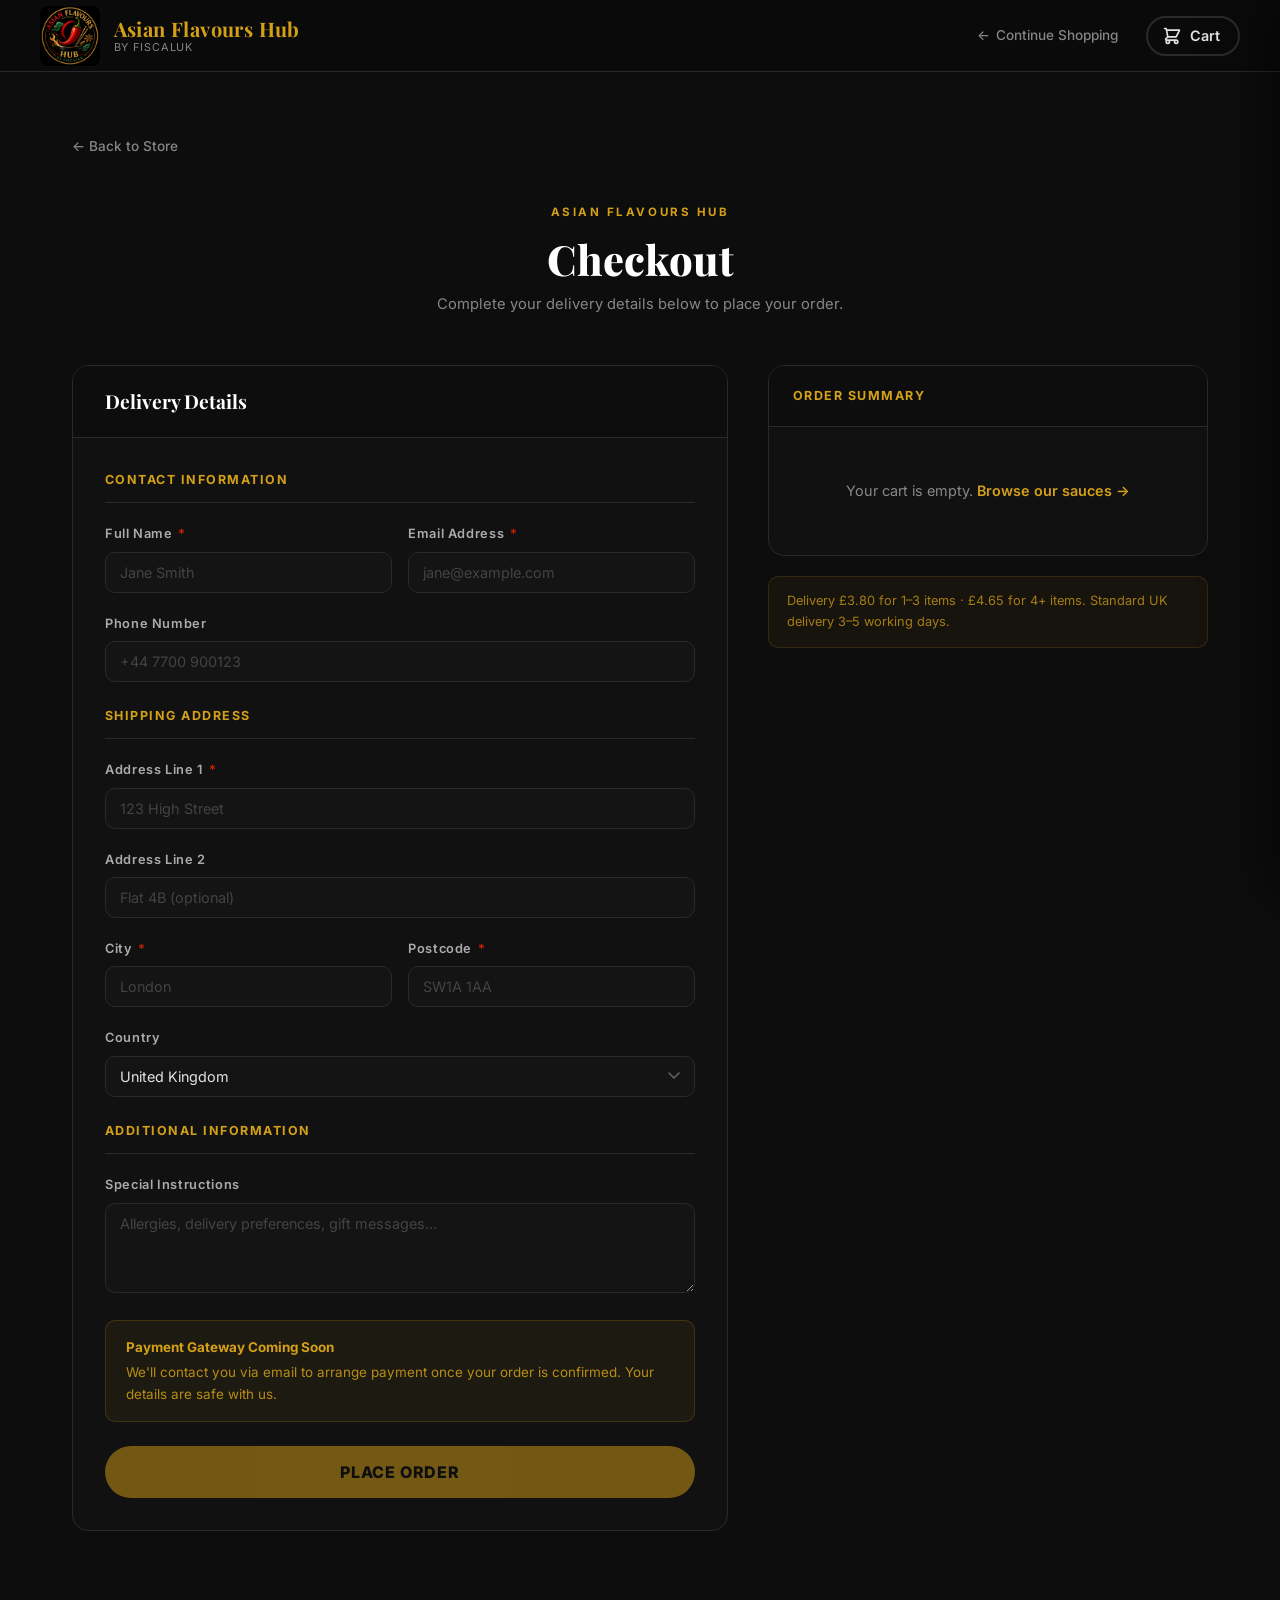
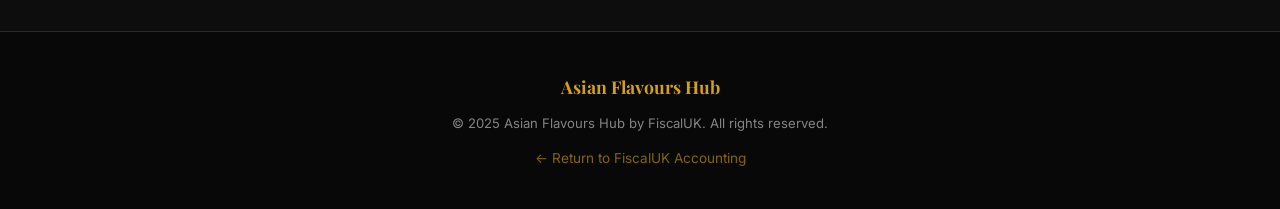
==== commit a00d7a2d: "UI changes" ====
--- a/checkout.html
+++ b/checkout.html
@@ -295,7 +295,7 @@
   <header class="store-nav" id="store-nav">
     <a href="store.html" class="store-nav__brand" aria-label="Asian Flavours Hub">
       <img
-        src="Food_logo.jpeg"
+        src="images/Food_logo.jpeg"
         alt="Asian Flavours Hub logo"
         class="store-nav__logo"
         width="60"
@@ -477,7 +477,7 @@
               </div>
 
               <div class="checkout-delivery-note">
-                Free delivery on orders over £30. Standard UK delivery 3–5 working days. Express delivery available at checkout (coming soon).
+                Delivery £3.80 for 1–3 items · £4.65 for 4+ items. Standard UK delivery 3–5 working days.
               </div>
             </div>
 
@@ -532,15 +532,18 @@
           '</div>';
       }).join('');
 
-      var shipping = total >= 30 ? 'Free' : '£3.99';
-      var shippingVal = total >= 30 ? 0 : 3.99;
-      var grandTotal = total + shippingVal;
+      var addressField = document.getElementById('cf-address1');
+      var hasAddress = addressField && addressField.value.trim().length > 0;
+      var totalItems = cart.reduce(function(sum, item) { return sum + item.qty; }, 0);
+      var deliveryVal = hasAddress ? (totalItems > 3 ? 4.65 : 3.80) : null;
+      var shippingDisplay = hasAddress ? ('&pound;' + deliveryVal.toFixed(2)) : 'Enter address';
+      var grandTotal = total + (deliveryVal || 0);
 
       container.innerHTML =
         '<div class="order-summary__items">' + itemsHtml + '</div>' +
         '<div class="checkout-totals">' +
           '<div class="checkout-totals__row"><span>Subtotal</span><span>&pound;' + total.toFixed(2) + '</span></div>' +
-          '<div class="checkout-totals__row"><span>Delivery</span><span>' + shipping + '</span></div>' +
+          '<div class="checkout-totals__row"><span>Delivery</span><span>' + shippingDisplay + '</span></div>' +
           '<div class="checkout-totals__row total"><span>Total</span><span class="amount">&pound;' + grandTotal.toFixed(2) + '</span></div>' +
         '</div>';
     }
@@ -610,6 +613,12 @@
     document.addEventListener('DOMContentLoaded', function () {
       renderPageOrderSummary();
 
+      /* Re-render summary when address is entered */
+      var addressField = document.getElementById('cf-address1');
+      if (addressField) {
+        addressField.addEventListener('input', renderPageOrderSummary);
+      }
+
       /* Re-render summary when cart changes (user opens drawer and modifies) */
       var origRender = window.renderCart;
       window.renderCart = function () {
--- a/css/store.css
+++ b/css/store.css
@@ -117,9 +117,24 @@
 
 .store-nav__logo {
   height: 60px;
-  width: auto;
+  width: 60px;
   border-radius: 8px;
   object-fit: contain;
+}
+
+.product-card__img {
+  width: 100%;
+  height: 100%;
+  object-fit: cover;
+  display: block;
+}
+
+.cart-item__color--img {
+  width: 44px;
+  height: 44px;
+  border-radius: 8px;
+  object-fit: cover;
+  flex-shrink: 0;
 }
 
 .store-nav__name {
@@ -340,7 +355,7 @@
 
 .products__grid {
   display: grid;
-  grid-template-columns: repeat(3, 1fr);
+  grid-template-columns: repeat(2, 1fr);
   gap: 1.75rem;
 }
 
@@ -436,11 +451,24 @@
 }
 
 .product-card__desc {
-  font-size: 0.87rem;
+  font-size: 0.84rem;
   color: var(--text-muted);
   line-height: 1.65;
   flex: 1;
   margin-bottom: 1.25rem;
+}
+
+.product-card__desc p {
+  margin-bottom: 0.65rem;
+}
+
+.product-card__desc p:last-child {
+  margin-bottom: 0;
+}
+
+.product-card__desc strong {
+  color: rgba(255,255,255,0.75);
+  font-weight: 600;
 }
 
 /* Quantity Selector */
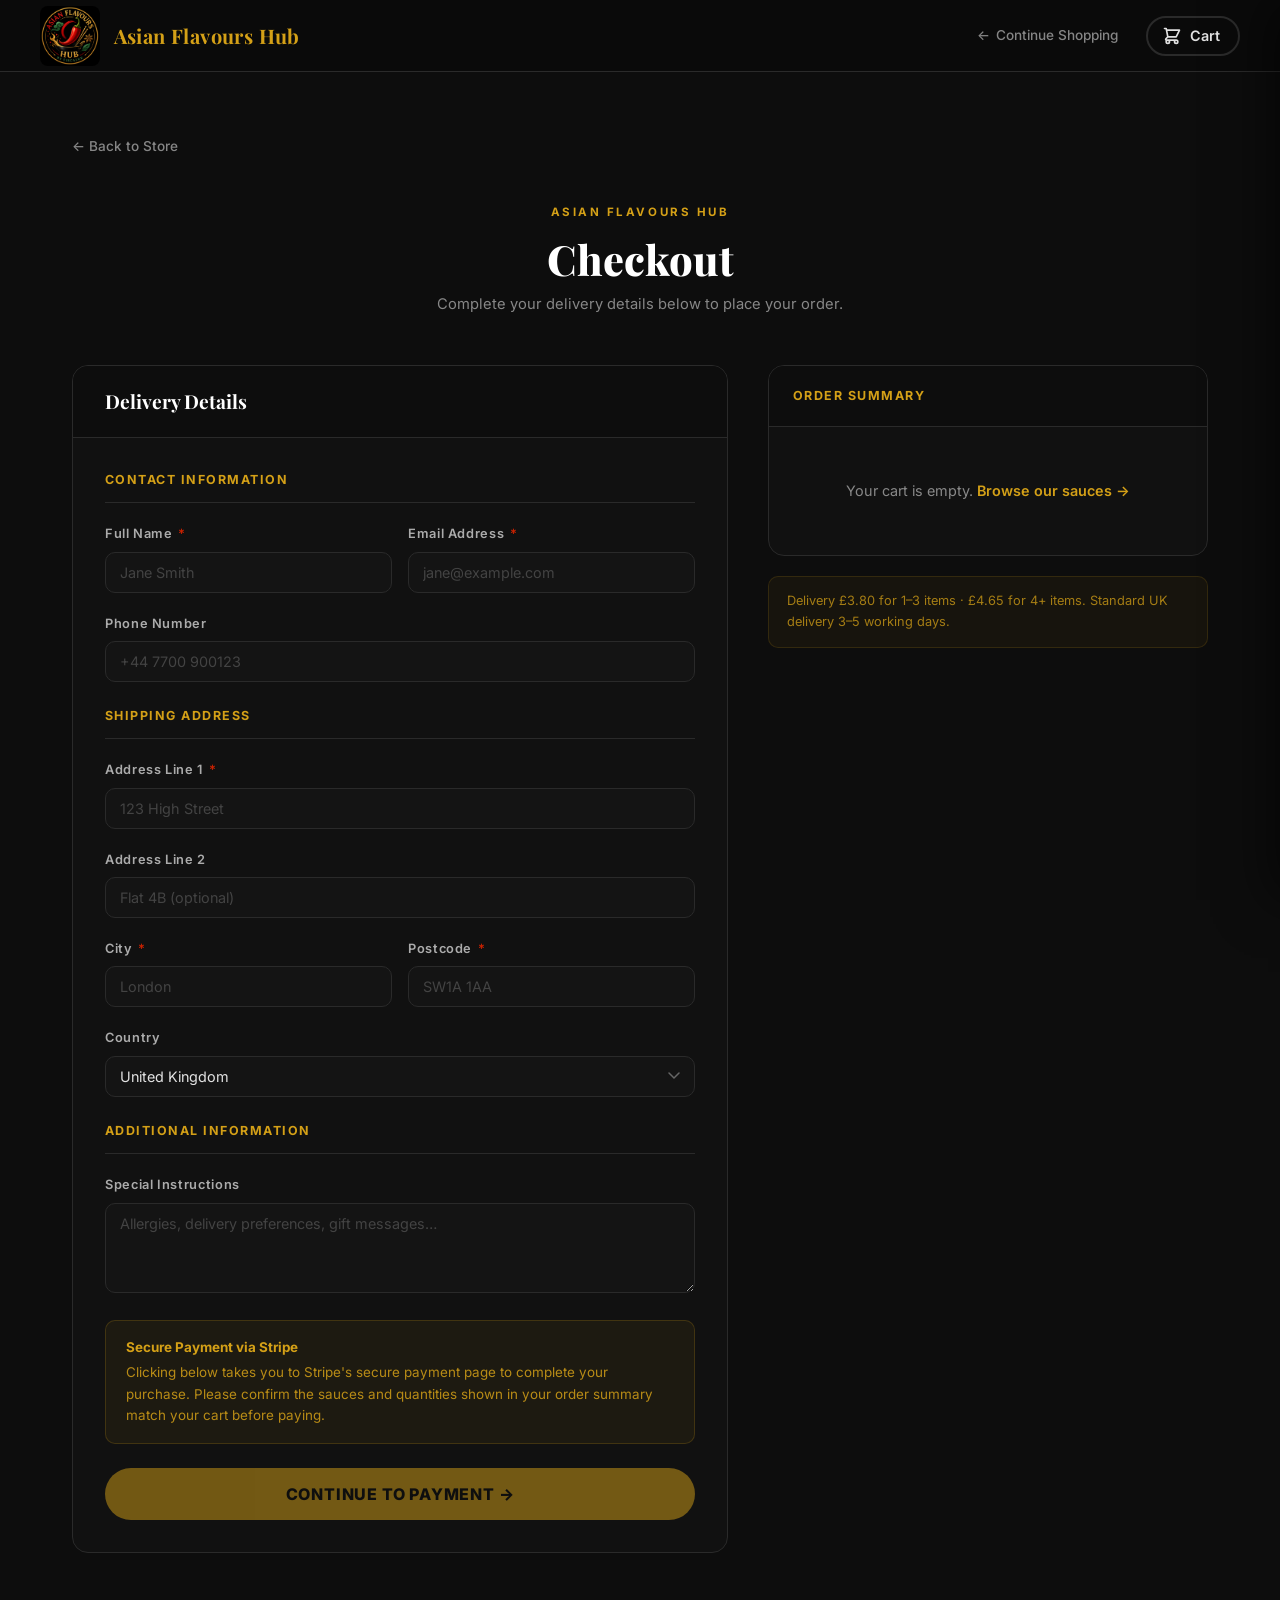
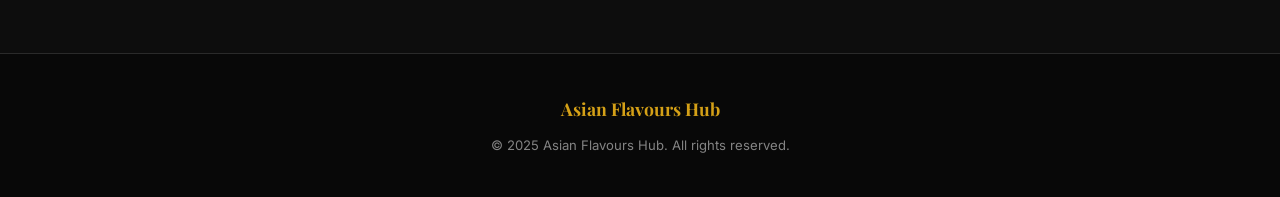
==== commit cdd3bcc8: "removal of fiscalUK" ====
--- a/checkout.html
+++ b/checkout.html
@@ -293,7 +293,7 @@
        STORE NAVBAR
        ============================================================ -->
   <header class="store-nav" id="store-nav">
-    <a href="store.html" class="store-nav__brand" aria-label="Asian Flavours Hub">
+    <a href="index.html" class="store-nav__brand" aria-label="Asian Flavours Hub">
       <img
         src="images/Food_logo.jpeg"
         alt="Asian Flavours Hub logo"
@@ -303,12 +303,12 @@
       />
       <div class="store-nav__name">
         Asian Flavours Hub
-        <small>by FiscalUK</small>
+        <small></small>
       </div>
     </a>
 
     <div class="store-nav__right">
-      <a href="store.html" class="back-link" aria-label="Continue shopping">
+      <a href="index.html" class="back-link" aria-label="Continue shopping">
         ← <span>Continue Shopping</span>
       </a>
       <button class="cart-btn" data-open-cart aria-label="View cart" aria-haspopup="dialog">
@@ -357,17 +357,17 @@
           <div class="checkout-success__icon">✓</div>
           <h1 class="checkout-success__title">Order Placed!</h1>
           <p class="checkout-success__msg">
-            Thank you! Your order has been received. We'll be in touch shortly at the email address you provided to confirm your order and arrange payment.
+            Thank you! Your payment was successful and your order has been received. We'll send a confirmation to the email address you provided.
           </p>
+          <p class="checkout-success__msg" id="checkout-success-ref" style="margin-top: -1.5rem; font-size: 0.85rem;"></p>
           <div class="checkout-success__actions">
-            <a href="store.html" class="btn-gold">Continue Shopping</a>
-            <a href="index.html" class="btn-ghost">Return to FiscalUK</a>
+            <a href="index.html" class="btn-gold">Continue Shopping</a>
           </div>
         </div>
 
         <!-- Checkout Form State -->
         <div id="checkout-page-content">
-          <a href="store.html" class="checkout-back-link">← Back to Store</a>
+          <a href="index.html" class="checkout-back-link">← Back to Store</a>
 
           <div class="checkout-page__header">
             <div class="checkout-page__eyebrow">Asian Flavours Hub</div>
@@ -453,12 +453,12 @@
                   </div>
 
                   <div class="payment-note">
-                    <strong>Payment Gateway Coming Soon</strong>
-                    We'll contact you via email to arrange payment once your order is confirmed. Your details are safe with us.
+                    <strong>Secure Payment via Stripe</strong>
+                    Clicking below takes you to Stripe's secure payment page to complete your purchase. Please confirm the sauces and quantities shown in your order summary match your cart before paying.
                   </div>
 
                   <button type="button" class="btn-place-order" id="btn-place-order">
-                    Place Order
+                    Continue to Payment →
                   </button>
 
                 </form>
@@ -471,7 +471,7 @@
                 <div class="checkout-summary-box__header">Order Summary</div>
                 <div class="checkout-summary-box__body" id="page-order-summary">
                   <div class="checkout-summary-empty">
-                    Your cart is empty. <a href="store.html">Browse our sauces →</a>
+                    Your cart is empty. <a href="index.html">Browse our sauces →</a>
                   </div>
                 </div>
               </div>
@@ -495,12 +495,12 @@
   <footer class="store-footer">
     <div class="store-footer__inner">
       <div class="store-footer__brand">Asian Flavours Hub</div>
-      <p class="store-footer__copy">&copy; 2025 Asian Flavours Hub by FiscalUK. All rights reserved.</p>
-      <a href="index.html" class="store-footer__link">← Return to FiscalUK Accounting</a>
+      <p class="store-footer__copy">&copy; 2025 Asian Flavours Hub. All rights reserved.</p>
     </div>
   </footer>
 
   <script src="js/cart.js"></script>
+  <script src="js/stripe-config.js"></script>
 
   <script>
     /**
@@ -513,7 +513,7 @@
       if (!container) return;
 
       if (cart.length === 0) {
-        container.innerHTML = '<div class="checkout-summary-empty">Your cart is empty. <a href="store.html">Browse our sauces →</a></div>';
+        container.innerHTML = '<div class="checkout-summary-empty">Your cart is empty. <a href="index.html">Browse our sauces →</a></div>';
         var btn = document.getElementById('btn-place-order');
         if (btn) {
           btn.disabled = true;
@@ -585,7 +585,73 @@
         return;
       }
 
+      if (getCart().length === 0) return;
+
+      var paymentLink = window.STRIPE_CONFIG && STRIPE_CONFIG.PAYMENT_LINK_URL;
+      if (!paymentLink || paymentLink.indexOf('REPLACE_WITH_YOUR_PAYMENT_LINK') !== -1) {
+        alert('Payments are not configured yet. Please set STRIPE_CONFIG.PAYMENT_LINK_URL in js/stripe-config.js (see the setup instructions in that file).');
+        return;
+      }
+
+      /* Build an order reference and stash the order details locally so we
+         can show a confirmation once Stripe redirects the customer back. */
+      var randomSuffix = Math.random().toString(36).slice(2, 8).toUpperCase();
+      var orderRef = 'AFH-' + Date.now().toString(36).toUpperCase() + '-' + randomSuffix;
+      var pendingOrder = {
+        ref: orderRef,
+        name: document.getElementById('cf-name').value.trim(),
+        email: document.getElementById('cf-email').value.trim(),
+        phone: document.getElementById('cf-phone').value.trim(),
+        address1: document.getElementById('cf-address1').value.trim(),
+        address2: document.getElementById('cf-address2').value.trim(),
+        city: document.getElementById('cf-city').value.trim(),
+        postcode: document.getElementById('cf-postcode').value.trim(),
+        country: document.getElementById('cf-country').value,
+        notes: document.getElementById('cf-notes').value.trim(),
+        cart: getCart(),
+        createdAt: new Date().toISOString()
+      };
+
+      try {
+        localStorage.setItem('afh_pending_order', JSON.stringify(pendingOrder));
+      } catch (e) {
+        console.error('Could not save pending order:', e);
+      }
+
+      var params = new URLSearchParams();
+      params.set('client_reference_id', orderRef);
+      if (pendingOrder.email) params.set('prefilled_email', pendingOrder.email);
+
+      var separator = paymentLink.indexOf('?') === -1 ? '?' : '&';
+      window.location.href = paymentLink + separator + params.toString();
+    }
+
+    /**
+     * If Stripe has redirected the customer back here after a successful
+     * payment (see STRIPE_CONFIG setup instructions for the after-payment
+     * redirect URL), show the success state and clear the cart.
+     */
+    function handleStripeReturn() {
+      var params = new URLSearchParams(window.location.search);
+      if (params.get('order') !== 'success') return;
+
+      var pendingRaw = null;
+      try {
+        pendingRaw = localStorage.getItem('afh_pending_order');
+      } catch (e) { /* ignore storage errors */ }
+
+      if (pendingRaw) {
+        try {
+          var pending = JSON.parse(pendingRaw);
+          var refEl = document.getElementById('checkout-success-ref');
+          if (refEl && pending.ref) refEl.textContent = 'Order reference: ' + pending.ref;
+        } catch (e) { /* ignore parse errors */ }
+      }
+
       clearCart();
+      try {
+        localStorage.removeItem('afh_pending_order');
+      } catch (e) { /* ignore storage errors */ }
 
       var content = document.getElementById('checkout-page-content');
       var success = document.getElementById('checkout-page-success');
@@ -593,6 +659,11 @@
       if (success) {
         success.classList.add('active');
         window.scrollTo({ top: 0, behavior: 'smooth' });
+      }
+
+      /* Clean the query string so a refresh doesn't repeat this. */
+      if (window.history && window.history.replaceState) {
+        window.history.replaceState({}, document.title, window.location.pathname);
       }
     }
 
@@ -611,6 +682,7 @@
 
     /* Wire Place Order button */
     document.addEventListener('DOMContentLoaded', function () {
+      handleStripeReturn();
       renderPageOrderSummary();
 
       /* Re-render summary when address is entered */
